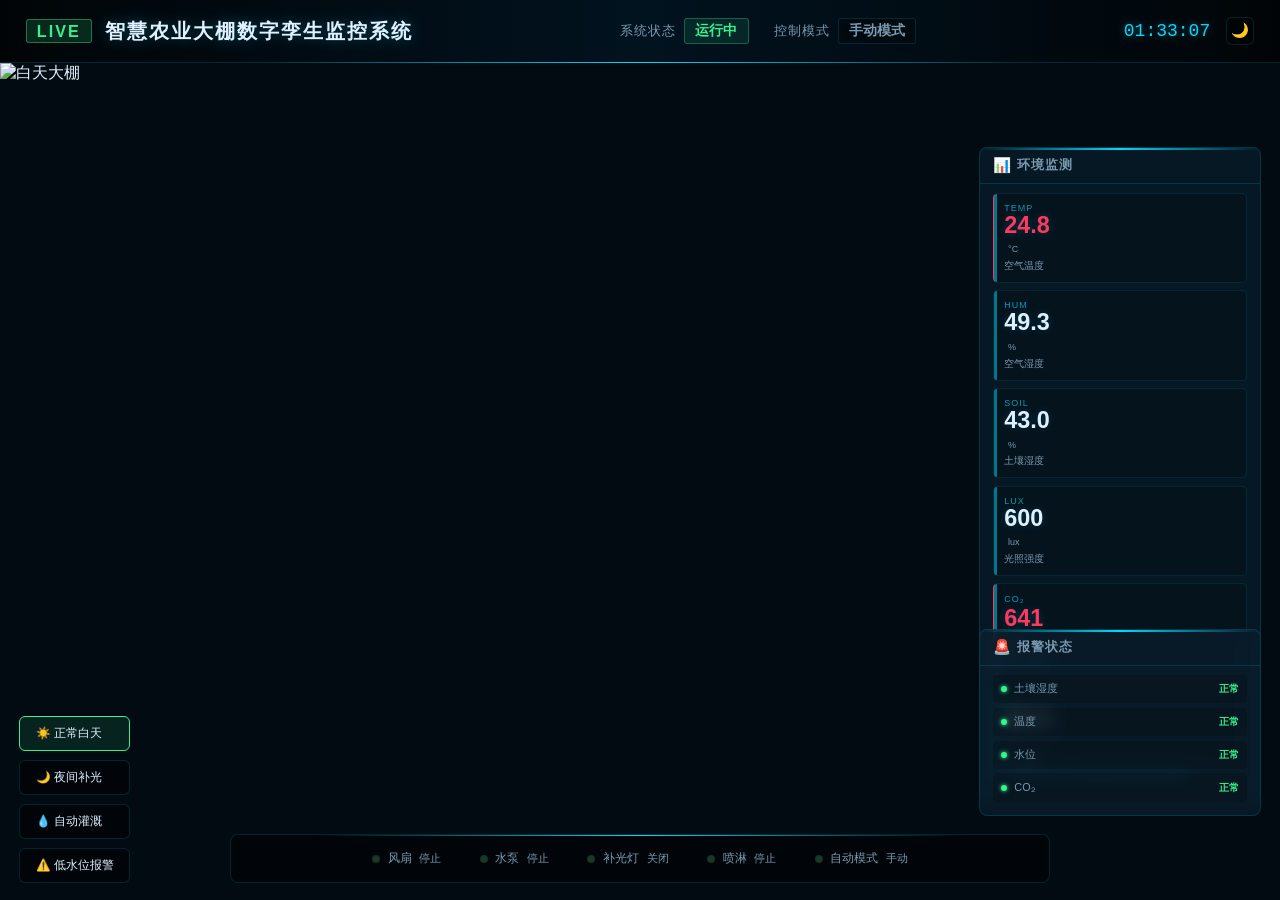
==== widget/v3_real_scene/greenhouse_widget.html @ dfa5d5b4 "Add v3 real-scene greenhouse widget Based on actual greenhouse background images: - assets/greenhous" ====
<!DOCTYPE html>
<html lang="zh-CN">
<head>
    <meta charset="UTF-8">
    <meta name="viewport" content="width=device-width, initial-scale=1.0">
    <title>智慧农业大棚数字孪生监控</title>
    <link rel="stylesheet" href="greenhouse_widget.css">
</head>
<body>
    <div class="app-container">
        <!-- 顶部标题栏 -->
        <header class="header">
            <div class="header-left">
                <div class="live-badge">LIVE</div>
                <h1 class="header-title">智慧农业大棚数字孪生监控系统</h1>
            </div>
            <div class="header-center">
                <div class="header-stat">
                    <span class="stat-label">系统状态</span>
                    <span class="stat-value status-online">运行中</span>
                </div>
                <div class="header-stat">
                    <span class="stat-label">控制模式</span>
                    <span class="stat-value" id="headerMode">手动模式</span>
                </div>
            </div>
            <div class="header-right">
                <span class="header-time" id="clock">--:--:--</span>
                <button class="mode-btn" id="modeToggle" title="切换昼夜">
                    <span>🌙</span>
                </button>
            </div>
        </header>

        <!-- 主场景 -->
        <main class="greenhouse-stage" id="greenhouseStage">
            <!-- 背景图 -->
            <img class="greenhouse-bg day-bg active" id="bgDay" src="assets/greenhouse_day.png" alt="白天大棚">
            <img class="greenhouse-bg night-bg" id="bgNight" src="assets/greenhouse_night.png" alt="夜晚大棚">

            <!-- 特效层 -->
            <div class="effects-layer">
                <!-- 左上补光灯 -->
                <div class="lamp-glow lamp-glow-left-main" id="lampGlowLeftMain"></div>
                <!-- 右上补光灯 -->
                <div class="lamp-glow lamp-glow-right-main" id="lampGlowRightMain"></div>
                <!-- 中部左侧灯带 -->
                <div class="lamp-glow lamp-glow-left-mid" id="lampGlowLeftMid"></div>
                <!-- 中部右侧灯带 -->
                <div class="lamp-glow lamp-glow-right-mid" id="lampGlowRightMid"></div>

                <!-- 左侧风扇 -->
                <div class="fan-effect fan-effect-left" id="fanEffectLeft">
                    <div class="fan-blade"></div>
                </div>
                <!-- 右侧风扇 -->
                <div class="fan-effect fan-effect-right" id="fanEffectRight">
                    <div class="fan-blade"></div>
                </div>
                <!-- 中远处左侧小风扇 -->
                <div class="fan-effect fan-effect-left-back" id="fanEffectLeftBack">
                    <div class="fan-blade-small"></div>
                </div>
                <!-- 中远处右侧小风扇 -->
                <div class="fan-effect fan-effect-right-back" id="fanEffectRightBack">
                    <div class="fan-blade-small"></div>
                </div>

                <!-- 喷淋特效 -->
                <div class="spray-effect spray-effect-left-front" id="sprayLeftFront"></div>
                <div class="spray-effect spray-effect-left-mid" id="sprayLeftMid"></div>
                <div class="spray-effect spray-effect-right-mid" id="sprayRightMid"></div>
                <div class="spray-effect spray-effect-right-front" id="sprayRightFront"></div>

                <!-- 管道水流 -->
                <div class="pipe-flow pipe-flow-left" id="pipeFlowLeft"></div>
                <div class="pipe-flow pipe-flow-right" id="pipeFlowRight"></div>

                <!-- 土壤告警区域 -->
                <div class="soil-warning-area" id="soilWarningArea">
                    <div class="soil-warning-text">⚠ 土壤湿度低，建议灌溉</div>
                </div>

                <!-- 中央通道状态标签 -->
                <div class="center-tag" id="centerTag"></div>
            </div>

            <!-- UI层 -->
            <div class="ui-layer">
                <!-- 右侧环境监测面板 -->
                <aside class="side-panel env-panel" id="envPanel">
                    <div class="panel-header">
                        <span class="panel-icon">📊</span>
                        <span class="panel-title">环境监测</span>
                    </div>
                    <div class="panel-body">
                        <div class="env-card" id="cardTemp">
                            <div class="env-tag">TEMP</div>
                            <div class="env-value" id="valTemp">--</div>
                            <div class="env-unit">°C</div>
                            <div class="env-name">空气温度</div>
                        </div>
                        <div class="env-card" id="cardHum">
                            <div class="env-tag">HUM</div>
                            <div class="env-value" id="valHum">--</div>
                            <div class="env-unit">%</div>
                            <div class="env-name">空气湿度</div>
                        </div>
                        <div class="env-card" id="cardSoil">
                            <div class="env-tag">SOIL</div>
                            <div class="env-value" id="valSoil">--</div>
                            <div class="env-unit">%</div>
                            <div class="env-name">土壤湿度</div>
                        </div>
                        <div class="env-card" id="cardLight">
                            <div class="env-tag">LUX</div>
                            <div class="env-value" id="valLight">--</div>
                            <div class="env-unit">lux</div>
                            <div class="env-name">光照强度</div>
                        </div>
                        <div class="env-card" id="cardCO2">
                            <div class="env-tag">CO₂</div>
                            <div class="env-value" id="valCO2">--</div>
                            <div class="env-unit">ppm</div>
                            <div class="env-name">CO₂ 浓度</div>
                        </div>
                        <div class="env-card water-tank-card" id="cardWater">
                            <div class="env-tag">H₂O</div>
                            <div class="env-value" id="valWater">--</div>
                            <div class="env-unit">%</div>
                            <div class="env-name">水箱液位</div>
                            <div class="water-level-bar">
                                <div class="water-level-fill" id="waterLevelFill"></div>
                            </div>
                        </div>
                    </div>
                </aside>

                <!-- 右下报警面板 -->
                <aside class="side-panel alarm-panel" id="alarmPanel">
                    <div class="panel-header">
                        <span class="panel-icon">🚨</span>
                        <span class="panel-title">报警状态</span>
                    </div>
                    <div class="panel-body">
                        <div class="alarm-row" id="alarmSoil">
                            <span class="alarm-led"></span>
                            <span class="alarm-name">土壤湿度</span>
                            <span class="alarm-text" id="textAlarmSoil">正常</span>
                        </div>
                        <div class="alarm-row" id="alarmTemp">
                            <span class="alarm-led"></span>
                            <span class="alarm-name">温度</span>
                            <span class="alarm-text" id="textAlarmTemp">正常</span>
                        </div>
                        <div class="alarm-row" id="alarmWater">
                            <span class="alarm-led"></span>
                            <span class="alarm-name">水位</span>
                            <span class="alarm-text" id="textAlarmWater">正常</span>
                        </div>
                        <div class="alarm-row" id="alarmCO2">
                            <span class="alarm-led"></span>
                            <span class="alarm-name">CO₂</span>
                            <span class="alarm-text" id="textAlarmCO2">正常</span>
                        </div>
                    </div>
                </aside>

                <!-- 底部设备状态条 -->
                <div class="bottom-bar" id="bottomBar">
                    <div class="device-status" id="statusFan">
                        <span class="device-led" id="ledFan"></span>
                        <span class="device-name">风扇</span>
                        <span class="device-state" id="stateFan">停止</span>
                    </div>
                    <div class="device-status" id="statusPump">
                        <span class="device-led" id="ledPump"></span>
                        <span class="device-name">水泵</span>
                        <span class="device-state" id="statePump">停止</span>
                    </div>
                    <div class="device-status" id="statusLamp">
                        <span class="device-led" id="ledLamp"></span>
                        <span class="device-name">补光灯</span>
                        <span class="device-state" id="stateLamp">关闭</span>
                    </div>
                    <div class="device-status" id="statusSpray">
                        <span class="device-led" id="ledSpray"></span>
                        <span class="device-name">喷淋</span>
                        <span class="device-state" id="stateSpray">停止</span>
                    </div>
                    <div class="device-status" id="statusAuto">
                        <span class="device-led" id="ledAuto"></span>
                        <span class="device-name">自动模式</span>
                        <span class="device-state" id="stateAuto">关闭</span>
                    </div>
                </div>

                <!-- Mock场景按钮 -->
                <div class="mock-buttons" id="mockButtons">
                    <button class="mock-btn" data-scene="normalDay">☀️ 正常白天</button>
                    <button class="mock-btn" data-scene="nightLamp">🌙 夜间补光</button>
                    <button class="mock-btn" data-scene="irrigation">💧 自动灌溉</button>
                    <button class="mock-btn" data-scene="lowWater">⚠️ 低水位报警</button>
                </div>
            </div>
        </main>
    </div>

    <script src="greenhouse_widget.js"></script>
</body>
</html>
---- widget/v3_real_scene/greenhouse_widget.css ----
/* ========== 智慧农业大棚数字孪生监控 v3 - 真实背景版 ========== */

:root {
    --color-bg: #020b12;
    --color-cyan: #00d9ff;
    --color-green: #35f28f;
    --color-yellow: #ffe066;
    --color-red: #ff3860;
    --color-orange: #ff9500;
    --color-blue: #00a8e8;
    --color-text: #e0f0ff;
    --color-text-muted: #7a9ab0;
    --color-panel-bg: rgba(10, 30, 45, 0.75);
    --color-panel-border: rgba(0, 217, 255, 0.15);
}

* { margin: 0; padding: 0; box-sizing: border-box; }

body {
    font-family: 'Segoe UI', 'PingFang SC', 'Microsoft YaHei', sans-serif;
    background: var(--color-bg);
    color: var(--color-text);
    overflow: hidden;
    width: 100vw;
    height: 100vh;
}

.app-container {
    width: 100%;
    height: 100%;
    display: flex;
    flex-direction: column;
}

/* ========== 顶部标题栏 ========== */
.header {
    height: 7vh;
    min-height: 48px;
    display: flex;
    align-items: center;
    justify-content: space-between;
    padding: 0 2vw;
    background: linear-gradient(90deg, rgba(0,0,0,0.6) 0%, rgba(0,30,50,0.4) 50%, rgba(0,0,0,0.6) 100%);
    border-bottom: 1px solid var(--color-panel-border);
    position: relative;
    z-index: 200;
}

.header::after {
    content: '';
    position: absolute;
    bottom: -1px;
    left: 20%;
    right: 20%;
    height: 1px;
    background: linear-gradient(90deg, transparent, var(--color-cyan), transparent);
}

.header-left { display: flex; align-items: center; gap: 1vw; }

.live-badge {
    padding: 0.2vh 0.8vw;
    background: rgba(53, 242, 143, 0.15);
    border: 1px solid rgba(53, 242, 143, 0.4);
    color: var(--color-green);
    font-size: 1.8vh;
    font-weight: 700;
    letter-spacing: 2px;
    border-radius: 3px;
    animation: live-pulse 2s ease-in-out infinite;
}

@keyframes live-pulse {
    0%, 100% { opacity: 0.7; }
    50% { opacity: 1; }
}

.header-title {
    font-size: 2.8vh;
    font-weight: 600;
    letter-spacing: 2px;
    color: var(--color-text);
    text-shadow: 0 0 15px rgba(0, 217, 255, 0.3);
}

.header-center { display: flex; gap: 2vw; }

.header-stat {
    display: flex;
    align-items: center;
    gap: 0.6vw;
}

.stat-label {
    font-size: 1.4vh;
    color: var(--color-text-muted);
    text-transform: uppercase;
    letter-spacing: 1px;
}

.stat-value {
    font-size: 1.5vh;
    font-weight: 600;
    padding: 0.3vh 0.8vw;
    background: rgba(0,0,0,0.3);
    border: 1px solid var(--color-panel-border);
    border-radius: 3px;
    color: var(--color-text-muted);
}

.stat-value.status-online {
    color: var(--color-green);
    border-color: rgba(53, 242, 143, 0.3);
    background: rgba(53, 242, 143, 0.1);
}

.header-right {
    display: flex;
    align-items: center;
    gap: 1.2vw;
}

.header-time {
    font-family: 'Courier New', monospace;
    font-size: 2vh;
    color: var(--color-cyan);
    text-shadow: 0 0 8px rgba(0, 217, 255, 0.4);
}

.mode-btn {
    width: 3.2vh;
    height: 3.2vh;
    min-width: 28px;
    min-height: 28px;
    border: 1px solid var(--color-panel-border);
    border-radius: 6px;
    background: rgba(0,0,0,0.3);
    cursor: pointer;
    font-size: 1.6vh;
    display: flex;
    align-items: center;
    justify-content: center;
}

.mode-btn:hover {
    border-color: var(--color-cyan);
    box-shadow: 0 0 10px rgba(0, 217, 255, 0.3);
}

/* ========== 主场景 ========== */
.greenhouse-stage {
    position: relative;
    flex: 1;
    width: 100%;
    overflow: hidden;
    background: var(--color-bg);
}

.greenhouse-bg {
    position: absolute;
    inset: 0;
    width: 100%;
    height: 100%;
    object-fit: cover;
    transition: opacity 0.8s ease;
}

.greenhouse-bg.night-bg {
    opacity: 0;
}

.greenhouse-bg.night-bg.active {
    opacity: 1;
}

.greenhouse-bg.day-bg.active {
    opacity: 1;
}

.greenhouse-bg.day-bg:not(.active) {
    opacity: 0;
}

/* ========== 特效层 ========== */
.effects-layer {
    position: absolute;
    inset: 0;
    pointer-events: none;
    z-index: 10;
}

/* --- 补光灯光晕 --- */
.lamp-glow {
    position: absolute;
    opacity: 0;
    transition: opacity 0.5s ease;
    background: linear-gradient(180deg, rgba(255,224,102,0.35) 0%, rgba(255,224,102,0.05) 70%, transparent 100%);
    filter: blur(4px);
    border-radius: 4px;
}

.lamp-glow.active {
    opacity: 1;
    animation: lamp-breathe 2.5s ease-in-out infinite;
}

@keyframes lamp-breathe {
    0%, 100% { opacity: 0.6; }
    50% { opacity: 1; }
}

.lamp-glow-left-main {
    left: 8%;
    top: 16%;
    width: 16%;
    height: 12%;
    transform: rotate(15deg);
    transform-origin: center top;
}

.lamp-glow-right-main {
    left: 78%;
    top: 16%;
    width: 16%;
    height: 12%;
    transform: rotate(-15deg);
    transform-origin: center top;
}

.lamp-glow-left-mid {
    left: 27%;
    top: 35%;
    width: 10%;
    height: 8%;
    transform: rotate(25deg);
    transform-origin: center top;
}

.lamp-glow-right-mid {
    left: 64%;
    top: 35%;
    width: 10%;
    height: 8%;
    transform: rotate(-25deg);
    transform-origin: center top;
}

/* --- 风扇特效 --- */
.fan-effect {
    position: absolute;
    display: flex;
    align-items: center;
    justify-content: center;
    opacity: 0;
    transition: opacity 0.3s;
}

.fan-effect.active {
    opacity: 1;
}

.fan-blade {
    width: 100%;
    height: 100%;
    border-radius: 50%;
    border: 2px solid rgba(0, 217, 255, 0.4);
    position: relative;
}

.fan-blade::before,
.fan-blade::after {
    content: '';
    position: absolute;
    background: rgba(0, 217, 255, 0.2);
    border-radius: 50%;
}

.fan-blade::before {
    inset: 15%;
    border: 1px solid rgba(0, 217, 255, 0.3);
}

.fan-blade::after {
    inset: 35%;
    background: rgba(0, 217, 255, 0.15);
}

.fan-effect.active .fan-blade {
    animation: fan-spin 0.5s linear infinite;
}

.fan-blade-small {
    width: 100%;
    height: 100%;
    border-radius: 50%;
    border: 1.5px solid rgba(0, 217, 255, 0.35);
}

.fan-blade-small::before {
    content: '';
    position: absolute;
    inset: 20%;
    border-radius: 50%;
    border: 1px solid rgba(0, 217, 255, 0.25);
}

.fan-effect.active .fan-blade-small {
    animation: fan-spin 0.6s linear infinite;
}

@keyframes fan-spin {
    from { transform: rotate(0deg); }
    to { transform: rotate(360deg); }
}

.fan-effect-left {
    left: 16.75%;
    top: 31%;
    width: 5.5%;
    height: 8%;
}

.fan-effect-right {
    left: 77.75%;
    top: 31%;
    width: 5.5%;
    height: 8%;
}

.fan-effect-left-back {
    left: 33.25%;
    top: 36.5%;
    width: 3.5%;
    height: 5%;
}

.fan-effect-right-back {
    left: 63.25%;
    top: 36.5%;
    width: 3.5%;
    height: 5%;
}

/* --- 喷淋特效 --- */
.spray-effect {
    position: absolute;
    opacity: 0;
    transition: opacity 0.5s;
}

.spray-effect.active {
    opacity: 1;
}

.spray-effect::before,
.spray-effect::after {
    content: '';
    position: absolute;
    background: linear-gradient(180deg, rgba(128,229,255,0.6) 0%, transparent 100%);
    width: 2px;
}

.spray-effect::before {
    height: 60%;
    left: 30%;
    animation: spray-fall 0.7s ease-in infinite;
}

.spray-effect::after {
    height: 50%;
    left: 60%;
    animation: spray-fall 0.7s ease-in infinite 0.35s;
}

@keyframes spray-fall {
    0% { transform: translateY(0); opacity: 0.8; }
    100% { transform: translateY(100%); opacity: 0; }
}

.spray-effect-left-front {
    left: 8.5%;
    top: 55%;
    width: 2%;
    height: 15%;
}

.spray-effect-left-mid {
    left: 28%;
    top: 57%;
    width: 2%;
    height: 15%;
}

.spray-effect-right-mid {
    left: 70%;
    top: 57%;
    width: 2%;
    height: 15%;
}

.spray-effect-right-front {
    left: 89%;
    top: 55%;
    width: 2%;
    height: 15%;
}

/* --- 管道水流 --- */
.pipe-flow {
    position: absolute;
    opacity: 0;
    transition: opacity 0.5s;
    background: linear-gradient(90deg,
        transparent 0%,
        rgba(0, 217, 255, 0.3) 20%,
        rgba(0, 217, 255, 0.6) 50%,
        rgba(0, 217, 255, 0.3) 80%,
        transparent 100%
    );
    background-size: 200% 100%;
}

.pipe-flow.active {
    opacity: 1;
    animation: pipe-move 1.5s linear infinite;
}

@keyframes pipe-move {
    0% { background-position: 200% 0; }
    100% { background-position: -200% 0; }
}

.pipe-flow-left {
    left: 0%;
    top: 40%;
    width: 47%;
    height: 0.6%;
}

.pipe-flow-right {
    left: 53%;
    top: 40%;
    width: 47%;
    height: 0.6%;
}

/* --- 土壤告警 --- */
.soil-warning-area {
    position: absolute;
    left: 7%;
    top: 54%;
    width: 86%;
    height: 38%;
    background: rgba(255, 149, 0, 0.08);
    border: 1px solid rgba(255, 149, 0, 0.2);
    opacity: 0;
    transition: opacity 0.5s;
    display: flex;
    align-items: center;
    justify-content: center;
    border-radius: 4px;
    pointer-events: none;
}

.soil-warning-area.active {
    opacity: 1;
    animation: soil-alert-pulse 2s ease-in-out infinite;
}

@keyframes soil-alert-pulse {
    0%, 100% { border-color: rgba(255, 149, 0, 0.15); }
    50% { border-color: rgba(255, 149, 0, 0.4); }
}

.soil-warning-text {
    font-size: 1.8vh;
    color: var(--color-orange);
    font-weight: 600;
    text-shadow: 0 0 10px rgba(255, 149, 0, 0.4);
    padding: 1vh 2vw;
    background: rgba(0,0,0,0.5);
    border-radius: 4px;
    border: 1px solid rgba(255, 149, 0, 0.3);
}

/* --- 中央通道标签 --- */
.center-tag {
    position: absolute;
    left: 42%;
    top: 43%;
    width: 16%;
    height: 6%;
    display: flex;
    align-items: center;
    justify-content: center;
    font-size: 1.4vh;
    color: var(--color-cyan);
    opacity: 0;
    transition: opacity 0.3s;
}

.center-tag.active {
    opacity: 1;
}

.center-tag::before {
    content: attr(data-text);
    padding: 0.5vh 1vw;
    background: rgba(0,0,0,0.5);
    border: 1px solid var(--color-panel-border);
    border-radius: 3px;
    white-space: nowrap;
}

/* ========== UI层 ========== */
.ui-layer {
    position: absolute;
    inset: 0;
    pointer-events: none;
    z-index: 20;
}

.ui-layer > * {
    pointer-events: auto;
}

.effects-layer {
    pointer-events: none;
}

/* --- 右侧面板 --- */
.side-panel {
    position: absolute;
    right: 1.5%;
    background: var(--color-panel-bg);
    border: 1px solid var(--color-panel-border);
    border-radius: 8px;
    backdrop-filter: blur(8px);
    overflow: hidden;
}

.side-panel::before {
    content: '';
    position: absolute;
    top: 0;
    left: 0;
    right: 0;
    height: 2px;
    background: linear-gradient(90deg, transparent, var(--color-cyan), transparent);
}

.panel-header {
    display: flex;
    align-items: center;
    gap: 0.5vw;
    padding: 1vh 1vw;
    border-bottom: 1px solid var(--color-panel-border);
}

.panel-icon { font-size: 1.6vh; }

.panel-title {
    font-size: 1.4vh;
    font-weight: 600;
    color: var(--color-text-muted);
    letter-spacing: 1px;
}

.panel-body { padding: 1vh 1vw; }

/* 环境监测面板 */
.env-panel {
    top: 10%;
    width: 18%;
    min-width: 180px;
}

.env-card {
    background: rgba(0,0,0,0.2);
    border: 1px solid rgba(0,217,255,0.1);
    border-radius: 5px;
    padding: 1vh 0.8vw;
    margin-bottom: 0.8vh;
    position: relative;
    transition: all 0.3s;
}

.env-card:hover {
    border-color: rgba(0,217,255,0.25);
}

.env-card::before {
    content: '';
    position: absolute;
    top: 0;
    left: 0;
    width: 3px;
    height: 100%;
    background: var(--color-cyan);
    opacity: 0.5;
    border-radius: 5px 0 0 5px;
}

.env-tag {
    font-size: 1vh;
    color: var(--color-cyan);
    opacity: 0.7;
    letter-spacing: 1px;
}

.env-value {
    font-size: 2.6vh;
    font-weight: 700;
    color: var(--color-text);
    line-height: 1.1;
    text-shadow: 0 0 8px rgba(0, 217, 255, 0.2);
}

.env-unit {
    font-size: 1vh;
    color: var(--color-text-muted);
    display: inline;
    margin-left: 0.3vw;
}

.env-name {
    font-size: 1.1vh;
    color: var(--color-text-muted);
    margin-top: 0.3vh;
}

/* 卡片状态 */
.env-card.warning { border-left-color: var(--color-orange); }
.env-card.warning .env-value { color: var(--color-orange); }
.env-card.danger { border-left-color: var(--color-red); }
.env-card.danger .env-value { color: var(--color-red); }

/* 水位条 */
.water-level-bar {
    height: 3px;
    background: rgba(255,255,255,0.1);
    border-radius: 2px;
    margin-top: 0.5vh;
    overflow: hidden;
}

.water-level-fill {
    height: 100%;
    width: 80%;
    background: linear-gradient(90deg, var(--color-blue), var(--color-cyan));
    border-radius: 2px;
    transition: width 0.5s, background 0.3s;
}

.water-level-fill.low {
    background: linear-gradient(90deg, var(--color-red), var(--color-orange));
}

/* 报警面板 */
.alarm-panel {
    bottom: 10%;
    width: 18%;
    min-width: 180px;
}

.alarm-row {
    display: flex;
    align-items: center;
    gap: 0.6vw;
    padding: 0.8vh 0.6vw;
    border-radius: 4px;
    background: rgba(0,0,0,0.2);
    margin-bottom: 0.5vh;
    transition: all 0.3s;
}

.alarm-row.alert {
    background: rgba(255, 56, 96, 0.1);
    border: 1px solid rgba(255, 56, 96, 0.25);
    animation: alarm-blink 2s ease-in-out infinite;
}

@keyframes alarm-blink {
    0%, 100% { border-color: rgba(255,56,96,0.15); }
    50% { border-color: rgba(255,56,96,0.4); }
}

.alarm-led {
    width: 6px;
    height: 6px;
    border-radius: 50%;
    background: var(--color-green);
    box-shadow: 0 0 4px var(--color-green);
    flex-shrink: 0;
}

.alarm-row.alert .alarm-led {
    background: var(--color-red);
    box-shadow: 0 0 6px var(--color-red);
    animation: led-blink 1s ease-in-out infinite;
}

@keyframes led-blink {
    0%, 100% { opacity: 1; }
    50% { opacity: 0.3; }
}

.alarm-name {
    flex: 1;
    font-size: 1.2vh;
    color: var(--color-text-muted);
}

.alarm-text {
    font-size: 1.1vh;
    color: var(--color-green);
    font-weight: 600;
}

.alarm-row.alert .alarm-text {
    color: var(--color-red);
}

/* --- 底部状态条 --- */
.bottom-bar {
    position: absolute;
    left: 18%;
    bottom: 2%;
    width: 64%;
    height: 5.5vh;
    min-height: 40px;
    display: flex;
    align-items: center;
    justify-content: center;
    gap: 3vw;
    background: rgba(0, 0, 0, 0.5);
    border: 1px solid var(--color-panel-border);
    border-radius: 8px;
    backdrop-filter: blur(6px);
}

.bottom-bar::before {
    content: '';
    position: absolute;
    top: 0;
    left: 10%;
    right: 10%;
    height: 1px;
    background: linear-gradient(90deg, transparent, var(--color-cyan), transparent);
}

.device-status {
    display: flex;
    align-items: center;
    gap: 0.6vw;
}

.device-led {
    width: 8px;
    height: 8px;
    border-radius: 50%;
    background: #1a3a2a;
    box-shadow: inset 0 0 2px rgba(0,0,0,0.5);
    transition: all 0.3s;
    flex-shrink: 0;
}

.device-led.on {
    background: var(--color-green);
    box-shadow: 0 0 8px var(--color-green), inset 0 0 2px rgba(255,255,255,0.3);
}

.device-led.on-blue {
    background: var(--color-blue);
    box-shadow: 0 0 8px var(--color-blue);
}

.device-led.on-yellow {
    background: var(--color-yellow);
    box-shadow: 0 0 8px var(--color-yellow);
}

.device-led.on-cyan {
    background: var(--color-cyan);
    box-shadow: 0 0 8px var(--color-cyan);
}

.device-led.on-orange {
    background: var(--color-orange);
    box-shadow: 0 0 8px var(--color-orange);
}

.device-name {
    font-size: 1.3vh;
    color: var(--color-text-muted);
}

.device-state {
    font-size: 1.2vh;
    color: var(--color-text-muted);
    font-family: 'Courier New', monospace;
}

.device-state.on {
    color: var(--color-green);
}

/* --- Mock场景按钮 --- */
.mock-buttons {
    position: absolute;
    left: 1.5%;
    bottom: 2%;
    display: flex;
    flex-direction: column;
    gap: 1vh;
    z-index: 30;
}

.mock-btn {
    padding: 1vh 1.2vw;
    background: rgba(0,0,0,0.5);
    border: 1px solid var(--color-panel-border);
    border-radius: 6px;
    color: var(--color-text);
    font-size: 1.3vh;
    cursor: pointer;
    transition: all 0.3s;
    white-space: nowrap;
    text-align: left;
}

.mock-btn:hover {
    border-color: var(--color-cyan);
    background: rgba(0, 217, 255, 0.1);
    box-shadow: 0 0 12px rgba(0, 217, 255, 0.15);
}

.mock-btn.active {
    border-color: var(--color-green);
    background: rgba(53, 242, 143, 0.1);
}

/* ========== 响应式 ========== */
@media (max-width: 1280px) {
    .env-panel, .alarm-panel {
        width: 22%;
    }
    .header-title {
        font-size: 2.2vh;
    }
}

@media (max-width: 768px) {
    .header-center { display: none; }
    .env-panel, .alarm-panel {
        width: 28%;
    }
    .bottom-bar {
        left: 5%;
        width: 90%;
        gap: 1.5vw;
    }
    .mock-buttons {
        display: none;
    }
}
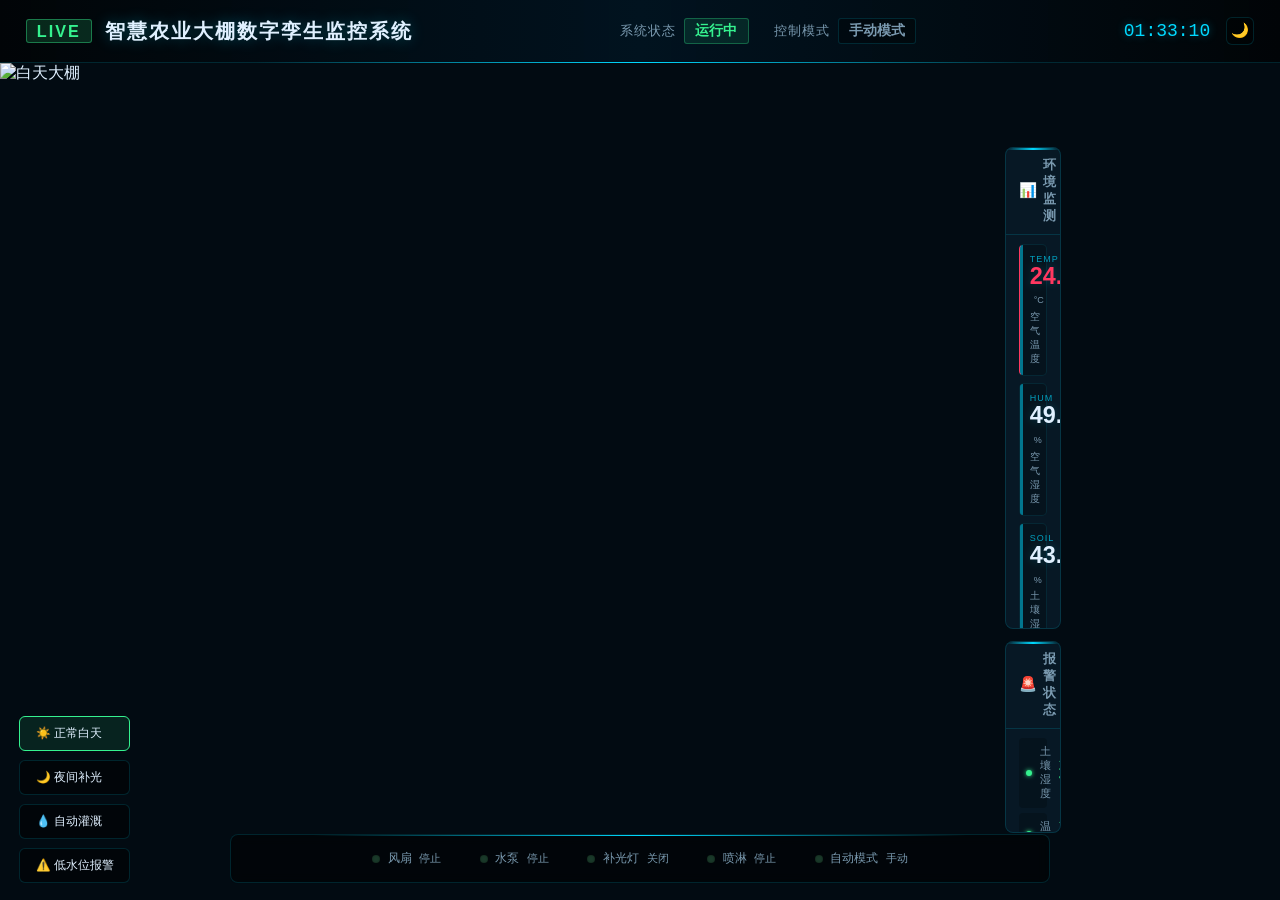
==== commit 4c58940a: "Fix v3 UI issues: panel scroll, scene bg switch, spray, lamp glow 1. Right panel: wrap env+alarm in " ====
--- a/widget/v3_real_scene/greenhouse_widget.html
+++ b/widget/v3_real_scene/greenhouse_widget.html
@@ -67,10 +67,46 @@
                 </div>
 
                 <!-- 喷淋特效 -->
-                <div class="spray-effect spray-effect-left-front" id="sprayLeftFront"></div>
-                <div class="spray-effect spray-effect-left-mid" id="sprayLeftMid"></div>
-                <div class="spray-effect spray-effect-right-mid" id="sprayRightMid"></div>
-                <div class="spray-effect spray-effect-right-front" id="sprayRightFront"></div>
+                <div class="spray-effect spray-effect-left-front" id="sprayLeftFront">
+                    <div class="water-line"></div>
+                    <div class="water-line"></div>
+                    <div class="water-line"></div>
+                    <div class="water-line"></div>
+                    <div class="water-line"></div>
+                    <div class="water-line"></div>
+                    <div class="water-line"></div>
+                    <div class="water-line"></div>
+                </div>
+                <div class="spray-effect spray-effect-left-mid" id="sprayLeftMid">
+                    <div class="water-line"></div>
+                    <div class="water-line"></div>
+                    <div class="water-line"></div>
+                    <div class="water-line"></div>
+                    <div class="water-line"></div>
+                    <div class="water-line"></div>
+                    <div class="water-line"></div>
+                    <div class="water-line"></div>
+                </div>
+                <div class="spray-effect spray-effect-right-mid" id="sprayRightMid">
+                    <div class="water-line"></div>
+                    <div class="water-line"></div>
+                    <div class="water-line"></div>
+                    <div class="water-line"></div>
+                    <div class="water-line"></div>
+                    <div class="water-line"></div>
+                    <div class="water-line"></div>
+                    <div class="water-line"></div>
+                </div>
+                <div class="spray-effect spray-effect-right-front" id="sprayRightFront">
+                    <div class="water-line"></div>
+                    <div class="water-line"></div>
+                    <div class="water-line"></div>
+                    <div class="water-line"></div>
+                    <div class="water-line"></div>
+                    <div class="water-line"></div>
+                    <div class="water-line"></div>
+                    <div class="water-line"></div>
+                </div>
 
                 <!-- 管道水流 -->
                 <div class="pipe-flow pipe-flow-left" id="pipeFlowLeft"></div>
@@ -87,7 +123,9 @@
 
             <!-- UI层 -->
             <div class="ui-layer">
-                <!-- 右侧环境监测面板 -->
+                <!-- 右侧仪表盘 -->
+                <div class="right-dashboard">
+                <!-- 环境监测面板 -->
                 <aside class="side-panel env-panel" id="envPanel">
                     <div class="panel-header">
                         <span class="panel-icon">📊</span>
@@ -165,6 +203,7 @@
                         </div>
                     </div>
                 </aside>
+                </div>
 
                 <!-- 底部设备状态条 -->
                 <div class="bottom-bar" id="bottomBar">
--- a/widget/v3_real_scene/greenhouse_widget.css
+++ b/widget/v3_real_scene/greenhouse_widget.css
@@ -194,14 +194,21 @@
     position: absolute;
     opacity: 0;
     transition: opacity 0.5s ease;
-    background: linear-gradient(180deg, rgba(255,224,102,0.35) 0%, rgba(255,224,102,0.05) 70%, transparent 100%);
-    filter: blur(4px);
-    border-radius: 4px;
+    background: linear-gradient(180deg, rgba(255, 255, 220, 0) 0%, rgba(255, 245, 180, 0.75) 30%, rgba(255, 220, 120, 0.35) 70%, transparent 100%);
+    filter: blur(8px);
+    border-radius: 999px;
+    box-shadow: 0 0 18px rgba(255, 245, 180, 0.6), 0 0 42px rgba(255, 220, 120, 0.35), 0 0 80px rgba(0, 220, 255, 0.15);
 }
 
 .lamp-glow.active {
+    opacity: 0.75;
+    animation: lamp-breathe 2.5s ease-in-out infinite;
+}
+
+.greenhouse-stage.night-mode .lamp-glow.active {
     opacity: 1;
-    animation: lamp-breathe 2.5s ease-in-out infinite;
+    filter: blur(10px);
+    box-shadow: 0 0 25px rgba(255, 250, 210, 0.9), 0 0 65px rgba(255, 220, 120, 0.7), 0 0 110px rgba(0, 220, 255, 0.35);
 }
 
 @keyframes lamp-breathe {
@@ -346,63 +353,80 @@
     position: absolute;
     opacity: 0;
     transition: opacity 0.5s;
+    pointer-events: none;
+    transform-origin: top center;
 }
 
 .spray-effect.active {
     opacity: 1;
 }
 
-.spray-effect::before,
-.spray-effect::after {
-    content: '';
-    position: absolute;
-    background: linear-gradient(180deg, rgba(128,229,255,0.6) 0%, transparent 100%);
+.spray-effect .water-line {
+    position: absolute;
+    top: 0;
+    left: 50%;
     width: 2px;
-}
-
-.spray-effect::before {
-    height: 60%;
-    left: 30%;
-    animation: spray-fall 0.7s ease-in infinite;
-}
-
-.spray-effect::after {
-    height: 50%;
-    left: 60%;
-    animation: spray-fall 0.7s ease-in infinite 0.35s;
-}
-
-@keyframes spray-fall {
-    0% { transform: translateY(0); opacity: 0.8; }
-    100% { transform: translateY(100%); opacity: 0; }
+    height: 42%;
+    background: linear-gradient(
+        to bottom,
+        rgba(180, 245, 255, 0.95),
+        rgba(80, 200, 255, 0.45),
+        rgba(80, 200, 255, 0)
+    );
+    box-shadow: 0 0 8px rgba(90, 220, 255, 0.8);
+    transform-origin: top center;
+    animation: sprayFade 0.9s linear infinite;
+}
+
+.spray-effect .water-line:nth-child(1) { transform: rotate(-55deg); }
+.spray-effect .water-line:nth-child(2) { transform: rotate(-40deg); animation-delay: 0.1s; }
+.spray-effect .water-line:nth-child(3) { transform: rotate(-25deg); animation-delay: 0.2s; }
+.spray-effect .water-line:nth-child(4) { transform: rotate(-10deg); animation-delay: 0.3s; }
+.spray-effect .water-line:nth-child(5) { transform: rotate(10deg); animation-delay: 0.15s; }
+.spray-effect .water-line:nth-child(6) { transform: rotate(25deg); animation-delay: 0.25s; }
+.spray-effect .water-line:nth-child(7) { transform: rotate(40deg); animation-delay: 0.35s; }
+.spray-effect .water-line:nth-child(8) { transform: rotate(55deg); animation-delay: 0.05s; }
+
+@keyframes sprayFade {
+    0% {
+        opacity: 0.2;
+        transform: translateY(0) scaleY(0.5);
+    }
+    40% {
+        opacity: 1;
+    }
+    100% {
+        opacity: 0.15;
+        transform: translateY(10px) scaleY(1);
+    }
 }
 
 .spray-effect-left-front {
-    left: 8.5%;
+    left: 7.5%;
     top: 55%;
-    width: 2%;
-    height: 15%;
+    width: 4%;
+    height: 12%;
 }
 
 .spray-effect-left-mid {
-    left: 28%;
+    left: 27%;
     top: 57%;
-    width: 2%;
-    height: 15%;
+    width: 4%;
+    height: 10%;
 }
 
 .spray-effect-right-mid {
-    left: 70%;
+    left: 69%;
     top: 57%;
-    width: 2%;
-    height: 15%;
+    width: 4%;
+    height: 10%;
 }
 
 .spray-effect-right-front {
-    left: 89%;
+    left: 88.5%;
     top: 55%;
-    width: 2%;
-    height: 15%;
+    width: 4%;
+    height: 12%;
 }
 
 /* --- 管道水流 --- */
@@ -528,10 +552,24 @@
     pointer-events: none;
 }
 
+/* --- 右侧仪表盘容器 --- */
+.right-dashboard {
+    position: absolute;
+    right: 1.5%;
+    top: 10%;
+    width: 20%;
+    height: 82%;
+    display: flex;
+    flex-direction: column;
+    gap: 12px;
+    pointer-events: auto;
+    overflow: hidden;
+    z-index: 25;
+}
+
 /* --- 右侧面板 --- */
 .side-panel {
-    position: absolute;
-    right: 1.5%;
+    position: relative;
     background: var(--color-panel-bg);
     border: 1px solid var(--color-panel-border);
     border-radius: 8px;
@@ -570,9 +608,19 @@
 
 /* 环境监测面板 */
 .env-panel {
-    top: 10%;
-    width: 18%;
-    min-width: 180px;
+    flex: 1;
+    min-height: 0;
+    overflow-y: auto;
+    width: 100%;
+}
+
+.env-panel::-webkit-scrollbar {
+    width: 6px;
+}
+
+.env-panel::-webkit-scrollbar-thumb {
+    background: rgba(0, 220, 255, 0.45);
+    border-radius: 4px;
 }
 
 .env-card {
@@ -658,9 +706,19 @@
 
 /* 报警面板 */
 .alarm-panel {
-    bottom: 10%;
-    width: 18%;
-    min-width: 180px;
+    flex: 0 0 auto;
+    max-height: 28%;
+    overflow-y: auto;
+    width: 100%;
+}
+
+.alarm-panel::-webkit-scrollbar {
+    width: 6px;
+}
+
+.alarm-panel::-webkit-scrollbar-thumb {
+    background: rgba(0, 220, 255, 0.45);
+    border-radius: 4px;
 }
 
 .alarm-row {
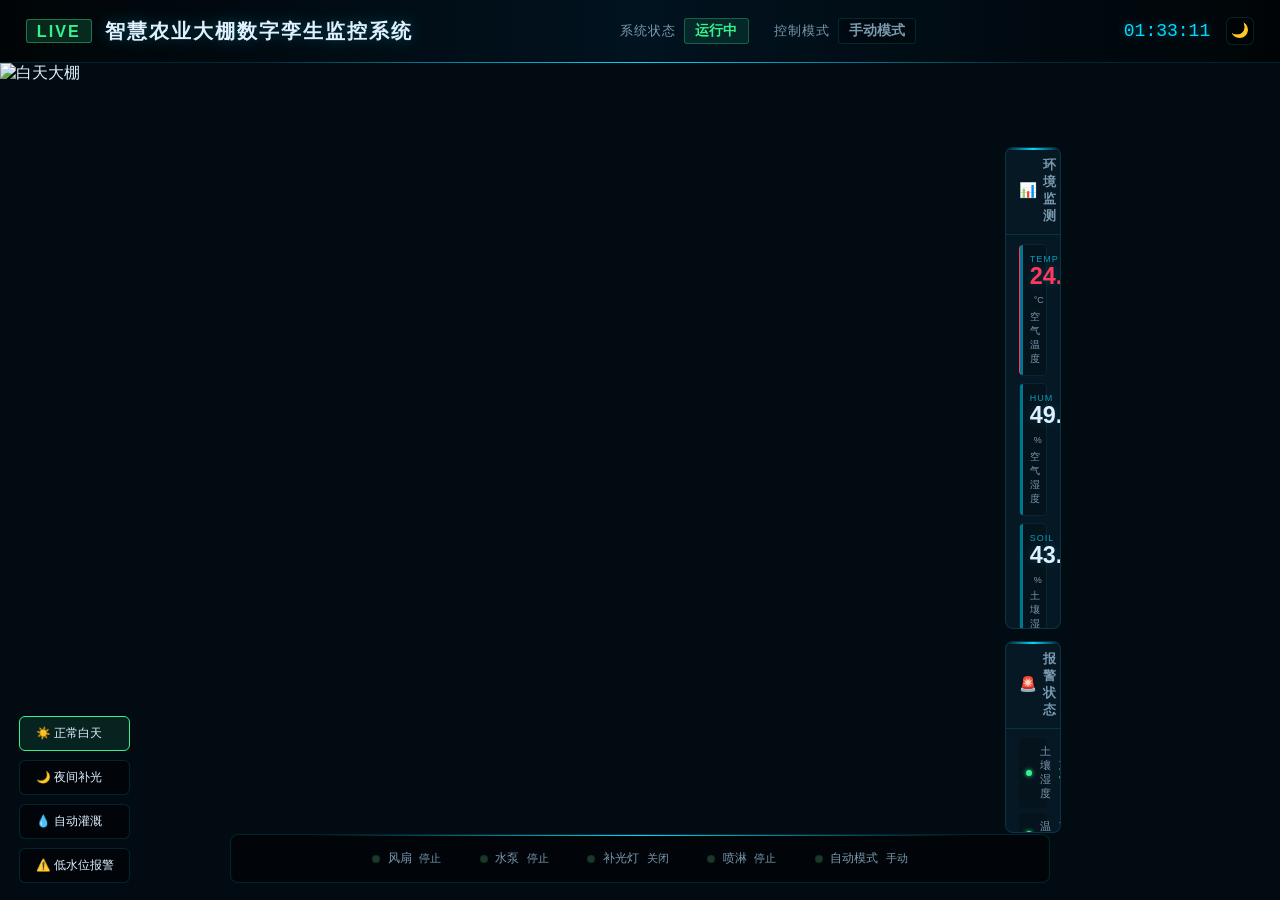
==== commit 99e6bddf: "Decouple scene mode from business scenarios + 10x spray particles 1. sceneMode ('day'/'night') now i" ====
--- a/widget/v3_real_scene/greenhouse_widget.html
+++ b/widget/v3_real_scene/greenhouse_widget.html
@@ -66,47 +66,11 @@
                     <div class="fan-blade-small"></div>
                 </div>
 
-                <!-- 喷淋特效 -->
-                <div class="spray-effect spray-effect-left-front" id="sprayLeftFront">
-                    <div class="water-line"></div>
-                    <div class="water-line"></div>
-                    <div class="water-line"></div>
-                    <div class="water-line"></div>
-                    <div class="water-line"></div>
-                    <div class="water-line"></div>
-                    <div class="water-line"></div>
-                    <div class="water-line"></div>
-                </div>
-                <div class="spray-effect spray-effect-left-mid" id="sprayLeftMid">
-                    <div class="water-line"></div>
-                    <div class="water-line"></div>
-                    <div class="water-line"></div>
-                    <div class="water-line"></div>
-                    <div class="water-line"></div>
-                    <div class="water-line"></div>
-                    <div class="water-line"></div>
-                    <div class="water-line"></div>
-                </div>
-                <div class="spray-effect spray-effect-right-mid" id="sprayRightMid">
-                    <div class="water-line"></div>
-                    <div class="water-line"></div>
-                    <div class="water-line"></div>
-                    <div class="water-line"></div>
-                    <div class="water-line"></div>
-                    <div class="water-line"></div>
-                    <div class="water-line"></div>
-                    <div class="water-line"></div>
-                </div>
-                <div class="spray-effect spray-effect-right-front" id="sprayRightFront">
-                    <div class="water-line"></div>
-                    <div class="water-line"></div>
-                    <div class="water-line"></div>
-                    <div class="water-line"></div>
-                    <div class="water-line"></div>
-                    <div class="water-line"></div>
-                    <div class="water-line"></div>
-                    <div class="water-line"></div>
-                </div>
+                <!-- 喷淋特效（JS动态生成粒子） -->
+                <div class="spray-effect spray-effect-left-front" id="sprayLeftFront"></div>
+                <div class="spray-effect spray-effect-left-mid" id="sprayLeftMid"></div>
+                <div class="spray-effect spray-effect-right-mid" id="sprayRightMid"></div>
+                <div class="spray-effect spray-effect-right-front" id="sprayRightFront"></div>
 
                 <!-- 管道水流 -->
                 <div class="pipe-flow pipe-flow-left" id="pipeFlowLeft"></div>
--- a/widget/v3_real_scene/greenhouse_widget.css
+++ b/widget/v3_real_scene/greenhouse_widget.css
@@ -351,82 +351,104 @@
 /* --- 喷淋特效 --- */
 .spray-effect {
     position: absolute;
+    width: 18%;
+    height: 18%;
     opacity: 0;
-    transition: opacity 0.5s;
     pointer-events: none;
     transform-origin: top center;
+    transition: opacity 0.25s ease;
 }
 
 .spray-effect.active {
     opacity: 1;
 }
 
-.spray-effect .water-line {
-    position: absolute;
+.water-line {
+    position: absolute;
+    left: 50%;
     top: 0;
-    left: 50%;
-    width: 2px;
-    height: 42%;
+    width: 1.5px;
+    height: var(--length);
     background: linear-gradient(
         to bottom,
-        rgba(180, 245, 255, 0.95),
-        rgba(80, 200, 255, 0.45),
-        rgba(80, 200, 255, 0)
+        rgba(220, 250, 255, 0.95),
+        rgba(80, 210, 255, 0.65),
+        rgba(80, 210, 255, 0)
     );
-    box-shadow: 0 0 8px rgba(90, 220, 255, 0.8);
+    box-shadow: 0 0 6px rgba(80, 220, 255, 0.8);
     transform-origin: top center;
-    animation: sprayFade 0.9s linear infinite;
-}
-
-.spray-effect .water-line:nth-child(1) { transform: rotate(-55deg); }
-.spray-effect .water-line:nth-child(2) { transform: rotate(-40deg); animation-delay: 0.1s; }
-.spray-effect .water-line:nth-child(3) { transform: rotate(-25deg); animation-delay: 0.2s; }
-.spray-effect .water-line:nth-child(4) { transform: rotate(-10deg); animation-delay: 0.3s; }
-.spray-effect .water-line:nth-child(5) { transform: rotate(10deg); animation-delay: 0.15s; }
-.spray-effect .water-line:nth-child(6) { transform: rotate(25deg); animation-delay: 0.25s; }
-.spray-effect .water-line:nth-child(7) { transform: rotate(40deg); animation-delay: 0.35s; }
-.spray-effect .water-line:nth-child(8) { transform: rotate(55deg); animation-delay: 0.05s; }
-
-@keyframes sprayFade {
+    transform: translateX(var(--x-offset)) rotate(var(--angle));
+    animation: waterLinePulse 0.9s linear infinite;
+    animation-delay: var(--delay);
+}
+
+.water-particle {
+    position: absolute;
+    left: 50%;
+    top: 0;
+    width: var(--size);
+    height: var(--size);
+    border-radius: 50%;
+    background: rgba(170, 240, 255, 0.9);
+    box-shadow: 0 0 8px rgba(100, 220, 255, 0.75);
+    animation: waterParticleMove 1.1s linear infinite;
+    animation-delay: var(--delay);
+}
+
+@keyframes waterLinePulse {
     0% {
-        opacity: 0.2;
-        transform: translateY(0) scaleY(0.5);
-    }
-    40% {
+        opacity: 0;
+        transform: translateX(var(--x-offset)) rotate(var(--angle)) scaleY(0.45);
+    }
+    35% {
+        opacity: 0.95;
+    }
+    100% {
+        opacity: 0.1;
+        transform: translateX(var(--x-offset)) rotate(var(--angle)) scaleY(1);
+    }
+}
+
+@keyframes waterParticleMove {
+    0% {
+        opacity: 0;
+        transform: rotate(var(--angle)) translateY(0);
+    }
+    20% {
         opacity: 1;
     }
     100% {
-        opacity: 0.15;
-        transform: translateY(10px) scaleY(1);
+        opacity: 0;
+        transform: rotate(var(--angle)) translateY(var(--distance));
     }
 }
 
 .spray-effect-left-front {
-    left: 7.5%;
+    left: 0.5%;
     top: 55%;
-    width: 4%;
-    height: 12%;
+    width: 18%;
+    height: 18%;
 }
 
 .spray-effect-left-mid {
-    left: 27%;
+    left: 20%;
     top: 57%;
-    width: 4%;
-    height: 10%;
+    width: 18%;
+    height: 16%;
 }
 
 .spray-effect-right-mid {
-    left: 69%;
+    left: 62%;
     top: 57%;
-    width: 4%;
-    height: 10%;
+    width: 18%;
+    height: 16%;
 }
 
 .spray-effect-right-front {
-    left: 88.5%;
+    left: 81.5%;
     top: 55%;
-    width: 4%;
-    height: 12%;
+    width: 18%;
+    height: 18%;
 }
 
 /* --- 管道水流 --- */
